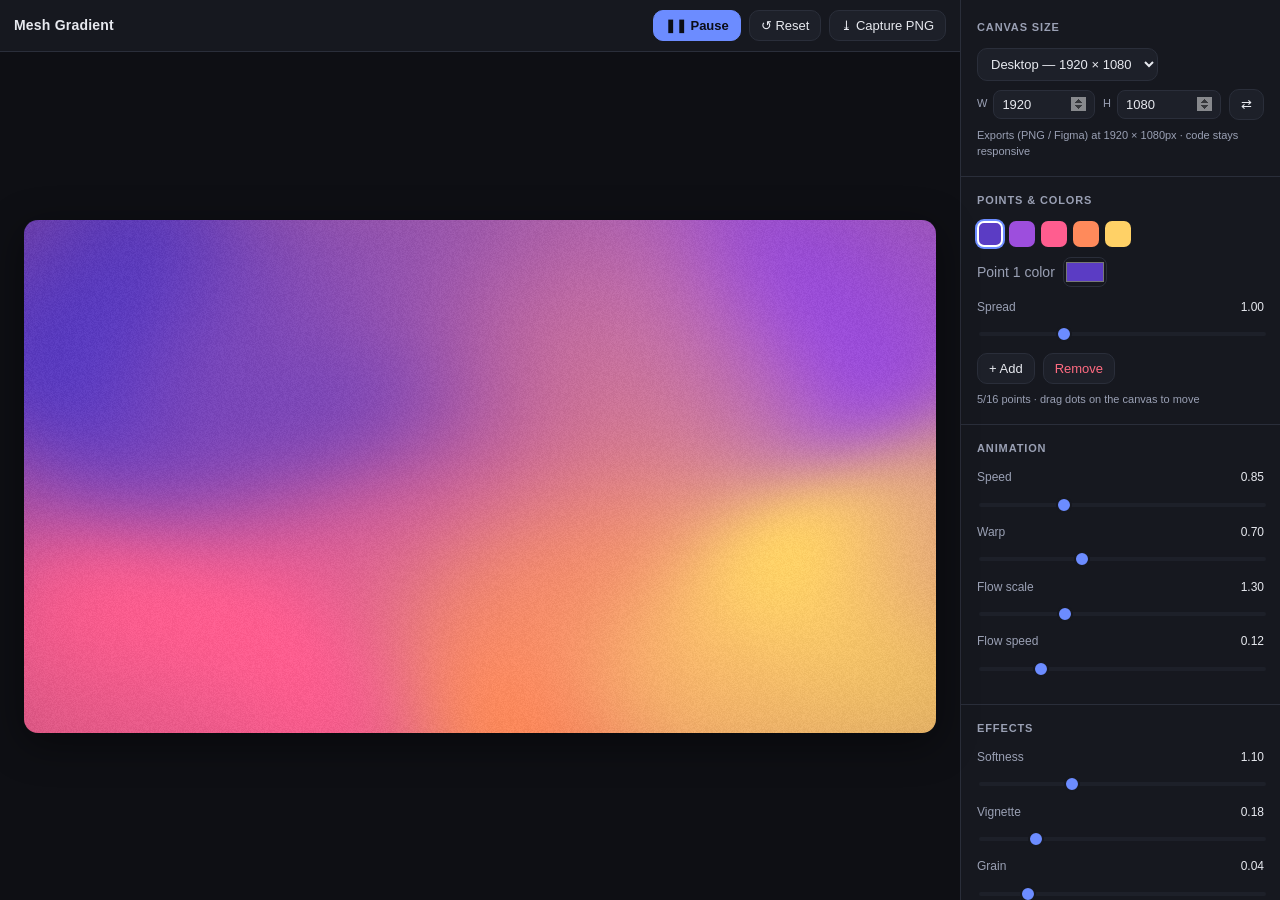
==== index.html @ beb22481 "Initial commit: animated mesh gradient tool Lightweight WebGL mesh gradient editor with a dependency" ====
<!doctype html>
<html lang="en">
<head>
<meta charset="utf-8">
<meta name="viewport" content="width=device-width, initial-scale=1">
<title>Animated Mesh Gradient</title>
<link rel="stylesheet" href="src/ui.css">
</head>
<body>
<div class="app">
  <!-- stage -->
  <section class="stage-wrap">
    <div class="toolbar">
      <strong class="brand">Mesh Gradient</strong>
      <span class="spacer"></span>
      <button id="play" class="btn btn--primary">► Play</button>
      <button id="reset" class="btn">↺ Reset</button>
      <button id="capture" class="btn">⤓ Capture PNG</button>
    </div>
    <div id="stage" class="stage">
      <div id="frame" class="frame">
        <canvas id="canvas"></canvas>
        <div id="handles" class="handles"></div>
      </div>
    </div>
  </section>

  <!-- panel -->
  <aside class="panel">
    <section class="group">
      <h2>Canvas size</h2>
      <div id="frame-panel"></div>
    </section>

    <section class="group">
      <h2>Points &amp; colors</h2>
      <div id="points-panel"></div>
    </section>

    <section class="group">
      <h2>Animation</h2>
      <div id="anim-panel"></div>
    </section>

    <section class="group">
      <h2>Effects</h2>
      <div id="fx-panel"></div>
    </section>

    <section class="group">
      <h2>Presets</h2>
      <div class="row">
        <select id="preset-select" class="select"></select>
        <button id="save-preset" class="btn">Save current</button>
      </div>
    </section>

    <section class="group">
      <h2>Export</h2>
      <div class="row wrap">
        <button id="export-js" class="btn">Code (JS)</button>
        <button id="export-html" class="btn">Demo (HTML)</button>
        <button id="export-css" class="btn">CSS fallback</button>
      </div>
      <div class="row wrap">
        <button id="export-json" class="btn btn--ghost">Save config</button>
        <button id="import-json" class="btn btn--ghost">Load config</button>
        <input id="import-file" type="file" accept="application/json,.json" hidden>
      </div>
      <p class="muted small">Figma export (snapshot &amp; native shader fill + light/dark variables) arrives in the next phase.</p>
    </section>
  </aside>
</div>
<script type="module" src="src/editor.js"></script>
</body>
</html>
---- src/ui.css ----
:root {
  --bg: #0e0f14;
  --panel: #16181f;
  --panel-2: #1d2029;
  --line: #2a2e3a;
  --text: #e7e9ef;
  --muted: #9aa0b4;
  --accent: #6c8cff;
  --danger: #ff6b81;
  --radius: 10px;
}

* { box-sizing: border-box; }
html, body { margin: 0; height: 100%; }
body {
  background: var(--bg);
  color: var(--text);
  font: 14px/1.45 -apple-system, BlinkMacSystemFont, "Segoe UI", Roboto, sans-serif;
  -webkit-font-smoothing: antialiased;
}

.app {
  display: grid;
  grid-template-columns: 1fr 320px;
  height: 100vh;
}

/* ---- stage ---- */
.stage-wrap { display: flex; flex-direction: column; min-width: 0; }
.toolbar {
  display: flex; align-items: center; gap: 8px;
  padding: 10px 14px;
  border-bottom: 1px solid var(--line);
  background: var(--panel);
}
.brand { letter-spacing: .2px; }
.spacer { flex: 1; }

.stage {
  position: relative;
  flex: 1;
  min-height: 0;
  display: flex;
  align-items: center;
  justify-content: center;
  padding: 24px;
}
.frame {
  position: relative;
  border-radius: 14px;
  overflow: hidden;
  box-shadow: 0 10px 40px rgba(0,0,0,.45);
}
.frame.is-playing { cursor: pointer; }
#canvas { position: absolute; inset: 0; width: 100%; height: 100%; display: block; }

.handles { position: absolute; inset: 0; pointer-events: none; transition: opacity .18s ease; }
.handles.is-hidden { opacity: 0; visibility: hidden; }
.handle {
  position: absolute;
  width: 22px; height: 22px;
  transform: translate(-50%, -50%);
  border-radius: 50%;
  border: 2px solid #fff;
  background: var(--c, #fff);
  box-shadow: 0 0 0 2px rgba(0,0,0,.35), 0 2px 8px rgba(0,0,0,.5);
  cursor: grab;
  pointer-events: auto;
  padding: 0;
  touch-action: none;
}
.handle:active { cursor: grabbing; }
.handle--active { width: 26px; height: 26px; border-color: var(--accent); box-shadow: 0 0 0 3px var(--accent), 0 2px 10px rgba(0,0,0,.6); }

/* ---- panel ---- */
.panel {
  background: var(--panel);
  border-left: 1px solid var(--line);
  overflow-y: auto;
  padding: 4px 0 40px;
}
.group { padding: 16px; border-bottom: 1px solid var(--line); }
.group h2 {
  margin: 0 0 12px;
  font-size: 11px; font-weight: 600;
  text-transform: uppercase; letter-spacing: .08em;
  color: var(--muted);
}

.row { display: flex; align-items: center; gap: 8px; margin: 8px 0; }
.row.wrap { flex-wrap: wrap; }

/* controls */
.ctl { display: block; margin: 12px 0; }
.ctl__label {
  display: flex; justify-content: space-between;
  font-size: 12px; color: var(--muted); margin-bottom: 5px;
}
.ctl__val { color: var(--text); font-variant-numeric: tabular-nums; }
.ctl input[type=range] {
  width: 100%; height: 4px; -webkit-appearance: none; appearance: none;
  background: var(--panel-2); border-radius: 4px; outline: none;
}
.ctl input[type=range]::-webkit-slider-thumb {
  -webkit-appearance: none; width: 16px; height: 16px; border-radius: 50%;
  background: var(--accent); cursor: pointer; border: 2px solid var(--panel);
}
.ctl input[type=range]::-moz-range-thumb {
  width: 16px; height: 16px; border-radius: 50%;
  background: var(--accent); cursor: pointer; border: 2px solid var(--panel);
}

/* buttons */
.btn {
  background: var(--panel-2); color: var(--text);
  border: 1px solid var(--line); border-radius: var(--radius);
  padding: 7px 11px; font-size: 13px; cursor: pointer;
}
.btn:hover { border-color: #3a3f4e; }
.btn:disabled { opacity: .4; cursor: not-allowed; }
.btn--primary { background: var(--accent); border-color: var(--accent); color: #0b0d16; font-weight: 600; }
.btn--ghost { background: transparent; }
.btn--danger { color: var(--danger); }

.select {
  flex: 1; background: var(--panel-2); color: var(--text);
  border: 1px solid var(--line); border-radius: var(--radius);
  padding: 7px 9px; font-size: 13px;
}

/* color inputs & swatches */
input[type=color] {
  width: 44px; height: 30px; padding: 0;
  background: none; border: 1px solid var(--line); border-radius: 8px; cursor: pointer;
}
.swatch-row { display: flex; flex-wrap: wrap; gap: 6px; margin-bottom: 10px; }
.swatch {
  width: 26px; height: 26px; border-radius: 7px;
  background: var(--c); border: 2px solid transparent; cursor: pointer; padding: 0;
}
.swatch--active { border-color: #fff; box-shadow: 0 0 0 2px var(--accent); }

.muted { color: var(--muted); }
.small { font-size: 11px; }

/* number fields (canvas size) */
.num-field { display: flex; align-items: center; gap: 6px; flex: 1; }
.num {
  width: 100%; background: var(--panel-2); color: var(--text);
  border: 1px solid var(--line); border-radius: 8px;
  padding: 6px 8px; font-size: 13px; font-variant-numeric: tabular-nums;
}
.num::-webkit-inner-spin-button { opacity: .5; }

@media (max-width: 820px) {
  .app { grid-template-columns: 1fr; grid-template-rows: 50vh 1fr; }
  .panel { border-left: none; border-top: 1px solid var(--line); }
}
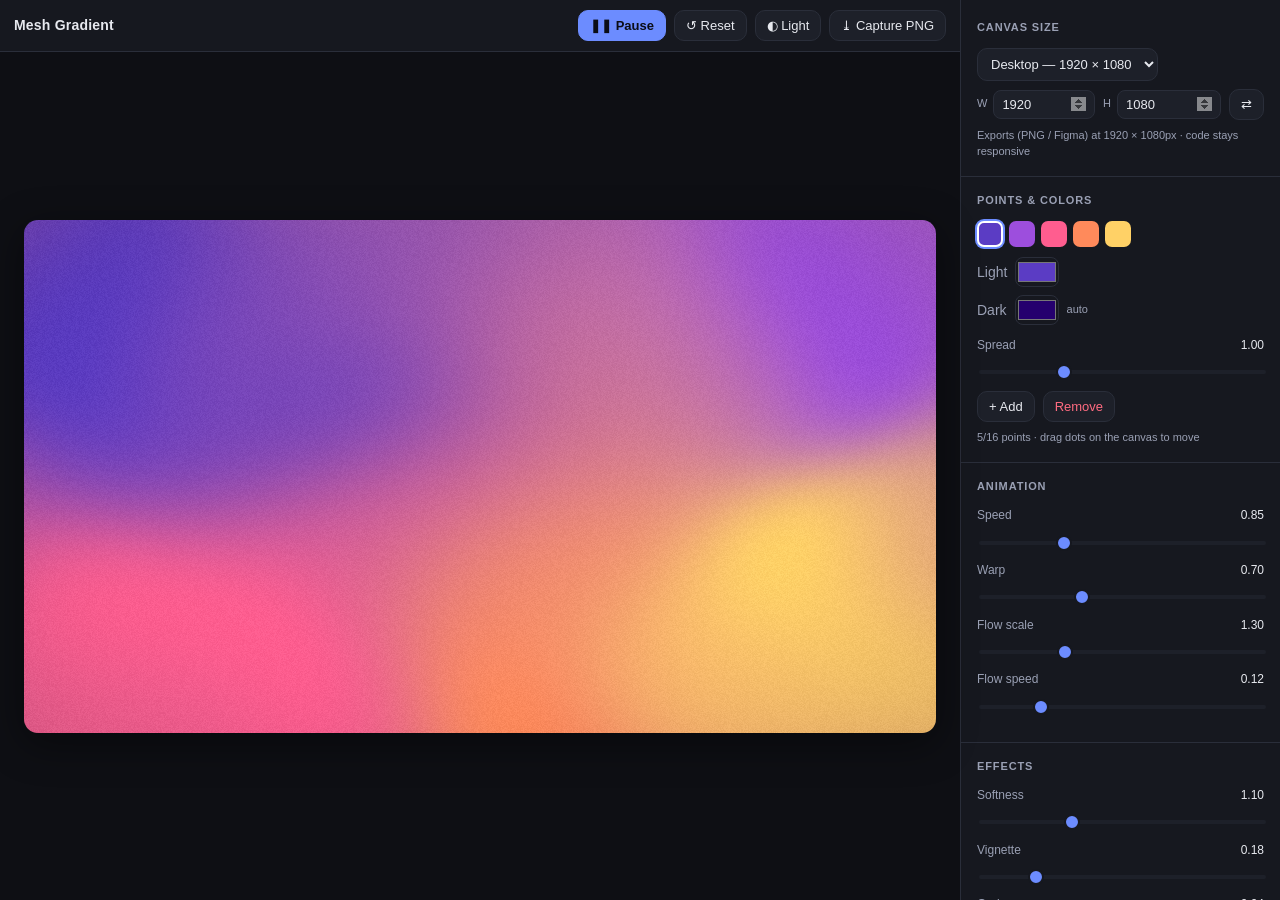
==== commit 9bb24e5d: "Add light/dark palette, Figma export hooks, and Figma mesh import - Light/dark palette designer: per" ====
--- a/index.html
+++ b/index.html
@@ -15,6 +15,7 @@
       <span class="spacer"></span>
       <button id="play" class="btn btn--primary">► Play</button>
       <button id="reset" class="btn">↺ Reset</button>
+      <button id="mode" class="btn" title="Preview light / dark palette">◐ Light</button>
       <button id="capture" class="btn">⤓ Capture PNG</button>
     </div>
     <div id="stage" class="stage">
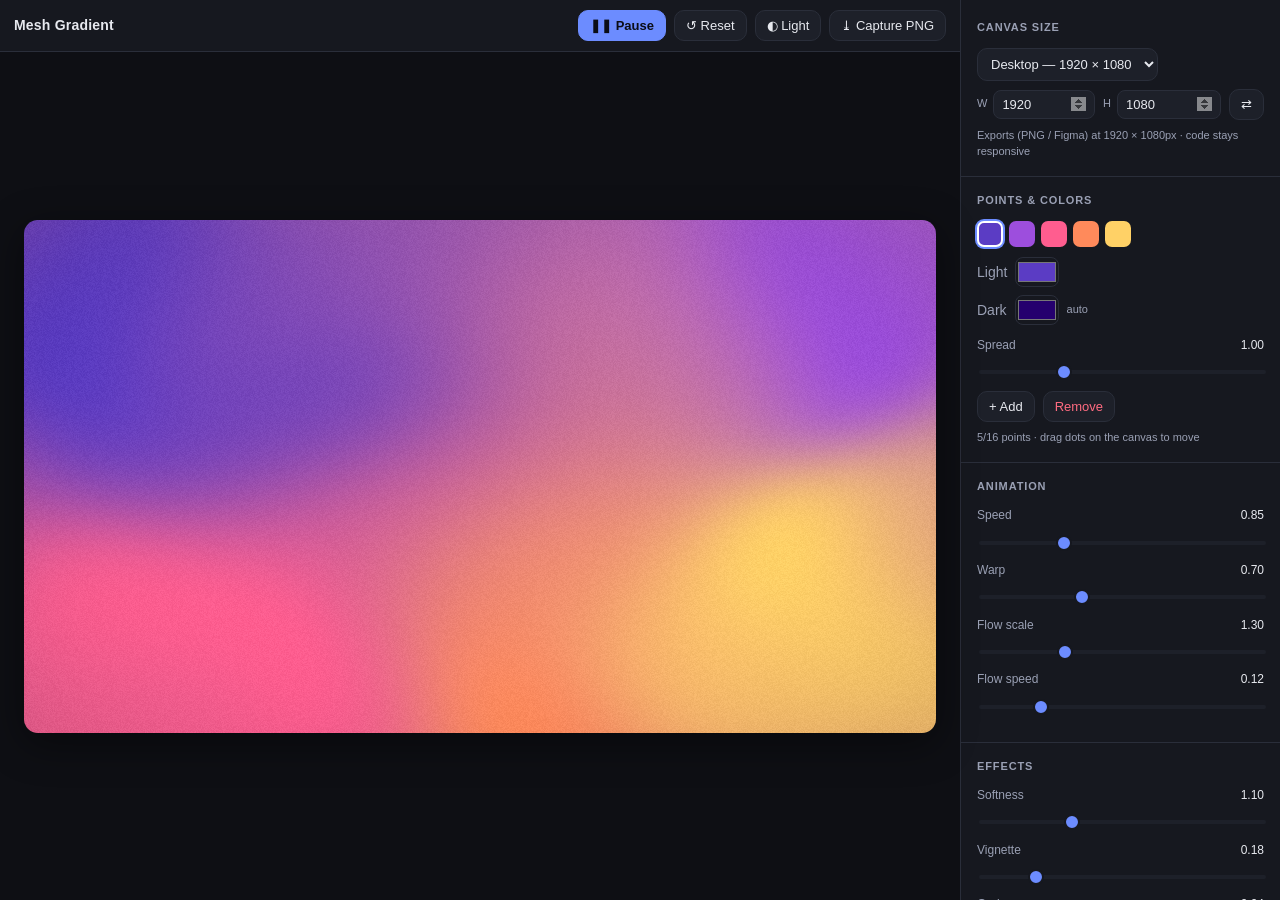
==== commit b100934b: "Add Figma panel: self-serve push via apply script or paint JSON New Figma section in the sidebar for" ====
--- a/index.html
+++ b/index.html
@@ -57,6 +57,11 @@
     </section>
 
     <section class="group">
+      <h2>Figma</h2>
+      <div id="figma-panel"></div>
+    </section>
+
+    <section class="group">
       <h2>Export</h2>
       <div class="row wrap">
         <button id="export-js" class="btn">Code (JS)</button>
@@ -68,7 +73,6 @@
         <button id="import-json" class="btn btn--ghost">Load config</button>
         <input id="import-file" type="file" accept="application/json,.json" hidden>
       </div>
-      <p class="muted small">Figma export (snapshot &amp; native shader fill + light/dark variables) arrives in the next phase.</p>
     </section>
   </aside>
 </div>
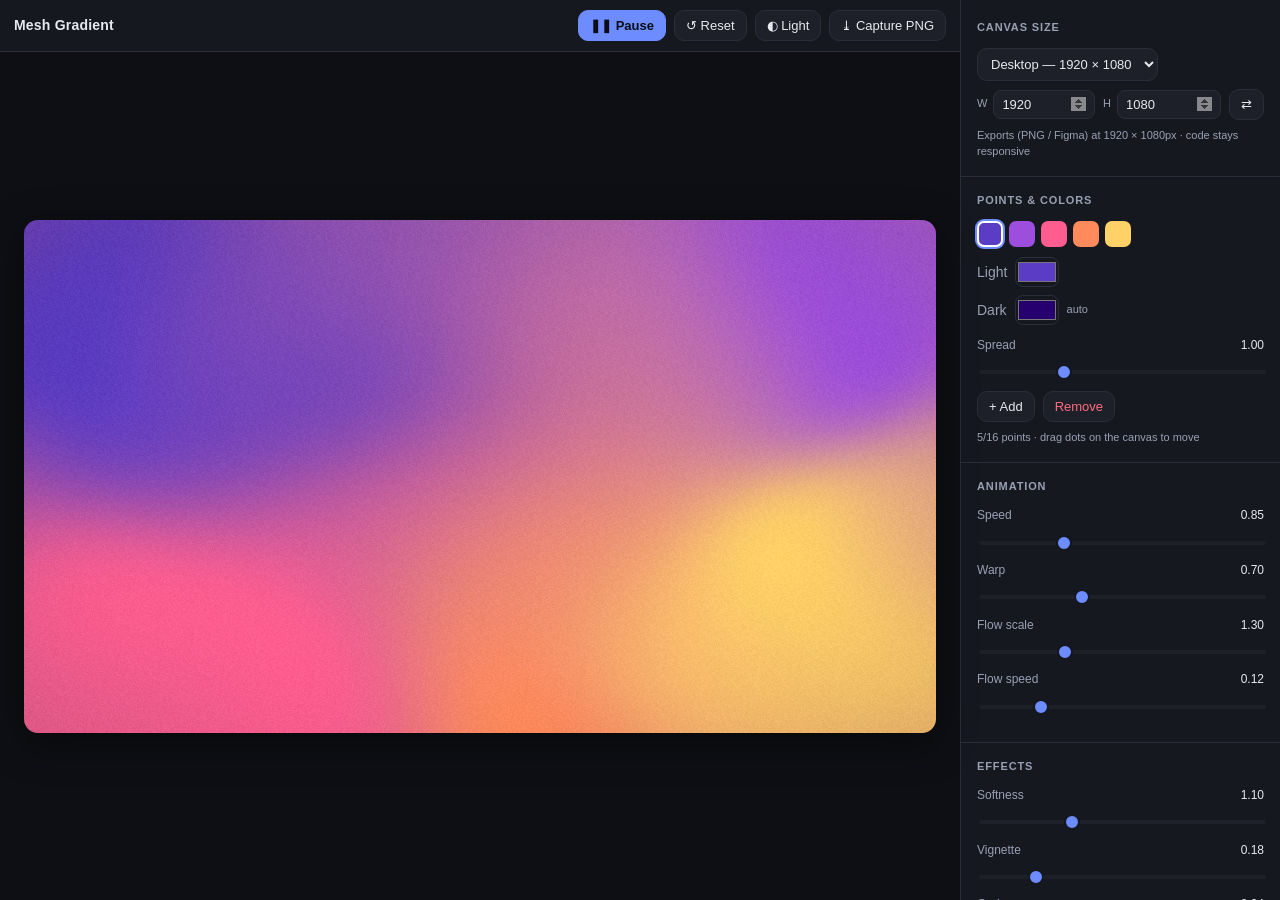
==== commit c11a252b: "Add in-tool Import from Figma, plus no-cache dev server - Figma panel now has an Import section: "Co" ====
--- a/index.html
+++ b/index.html
@@ -76,6 +76,6 @@
     </section>
   </aside>
 </div>
-<script type="module" src="src/editor.js"></script>
+<script type="module" src="src/editor.js?v=6"></script>
 </body>
 </html>
--- a/src/ui.css
+++ b/src/ui.css
@@ -143,6 +143,15 @@
 .muted { color: var(--muted); }
 .small { font-size: 11px; }
 
+/* paste area (Figma import) */
+.paste-area {
+  width: 100%; resize: vertical; margin: 8px 0 0;
+  background: var(--panel-2); color: var(--text);
+  border: 1px solid var(--line); border-radius: 8px;
+  padding: 8px; font: 11px/1.5 ui-monospace, SFMono-Regular, Menlo, monospace;
+}
+.paste-area::placeholder { color: var(--muted); }
+
 /* number fields (canvas size) */
 .num-field { display: flex; align-items: center; gap: 6px; flex: 1; }
 .num {
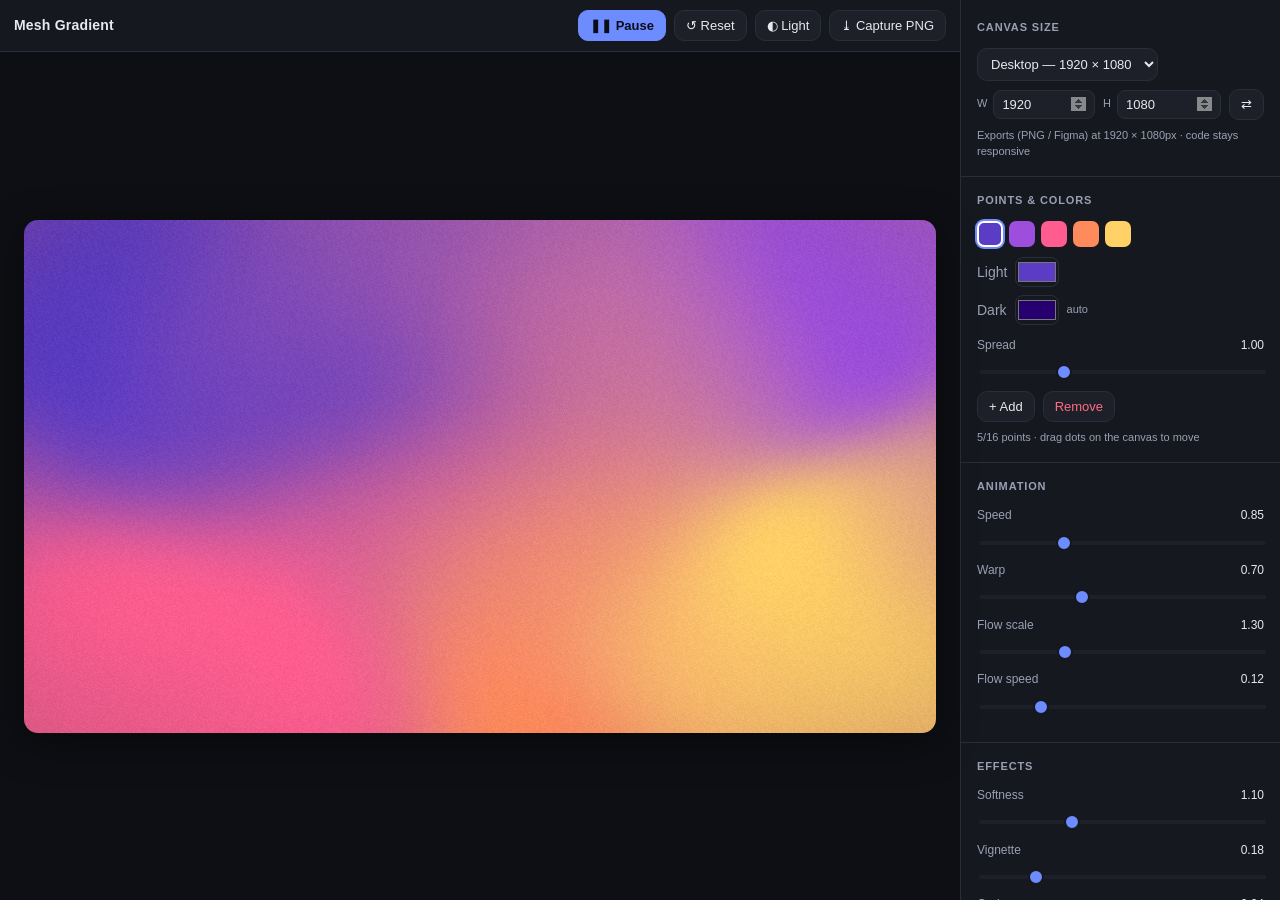
==== commit 3c317e8e: "Add Figma live-sync: local plugin + relay endpoints, no console needed - figma-plugin/: "Mesh Gradie" ====
--- a/index.html
+++ b/index.html
@@ -4,7 +4,7 @@
 <meta charset="utf-8">
 <meta name="viewport" content="width=device-width, initial-scale=1">
 <title>Animated Mesh Gradient</title>
-<link rel="stylesheet" href="src/ui.css">
+<link rel="stylesheet" href="src/ui.css?v=7">
 </head>
 <body>
 <div class="app">
--- a/src/ui.css
+++ b/src/ui.css
@@ -143,6 +143,17 @@
 .muted { color: var(--muted); }
 .small { font-size: 11px; }
 
+/* live-sync banner (mesh received from the Figma plugin) */
+.sync-banner {
+  position: absolute;
+  top: 16px; left: 50%; transform: translateX(-50%);
+  display: flex; align-items: center; gap: 10px;
+  background: var(--panel); border: 1px solid var(--accent);
+  border-radius: 12px; padding: 10px 14px;
+  box-shadow: 0 8px 30px rgba(0,0,0,.5);
+  font-size: 13px; z-index: 10;
+}
+
 /* paste area (Figma import) */
 .paste-area {
   width: 100%; resize: vertical; margin: 8px 0 0;
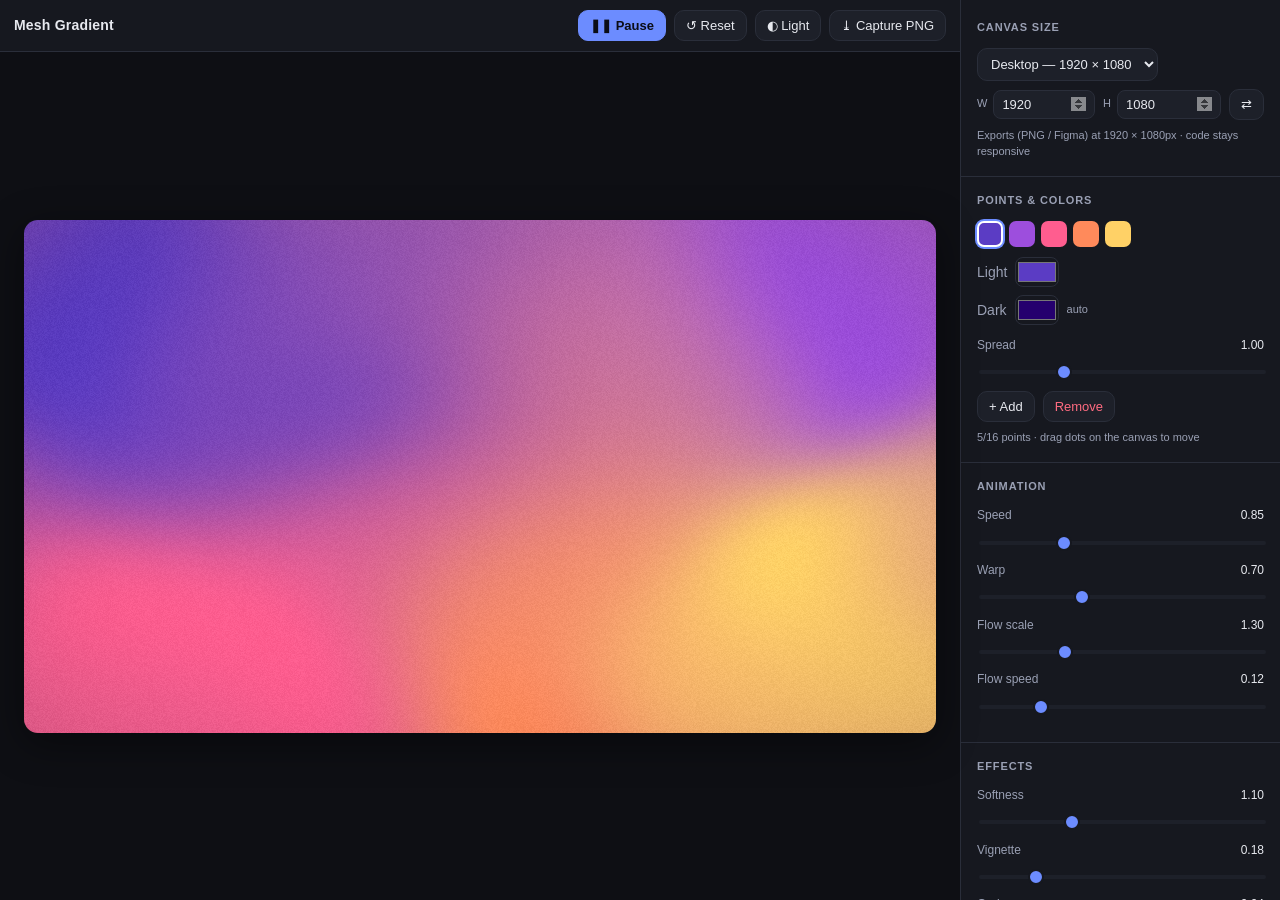
==== commit 8ae46f8a: "Demote console scripts to a collapsed fallback; add live-sync status The Figma panel now leads with " ====
--- a/index.html
+++ b/index.html
@@ -4,7 +4,7 @@
 <meta charset="utf-8">
 <meta name="viewport" content="width=device-width, initial-scale=1">
 <title>Animated Mesh Gradient</title>
-<link rel="stylesheet" href="src/ui.css?v=7">
+<link rel="stylesheet" href="src/ui.css?v=9">
 </head>
 <body>
 <div class="app">
@@ -76,6 +76,6 @@
     </section>
   </aside>
 </div>
-<script type="module" src="src/editor.js?v=6"></script>
+<script type="module" src="src/editor.js?v=9"></script>
 </body>
 </html>
--- a/src/ui.css
+++ b/src/ui.css
@@ -154,6 +154,20 @@
   font-size: 13px; z-index: 10;
 }
 
+/* Figma panel: live-sync status + collapsed console fallback */
+.sync-status { display: flex; align-items: flex-start; gap: 8px; margin-bottom: 10px; }
+.sync-dot {
+  flex: none; width: 8px; height: 8px; border-radius: 50%;
+  background: var(--muted); margin-top: 5px;
+}
+.sync-dot--on { background: #4ade80; }
+#figma-panel details summary {
+  cursor: pointer; font-size: 11px; color: var(--muted);
+  list-style-position: inside;
+}
+#figma-panel details summary:hover { color: var(--text); }
+#figma-panel details > div { margin-top: 6px; }
+
 /* paste area (Figma import) */
 .paste-area {
   width: 100%; resize: vertical; margin: 8px 0 0;
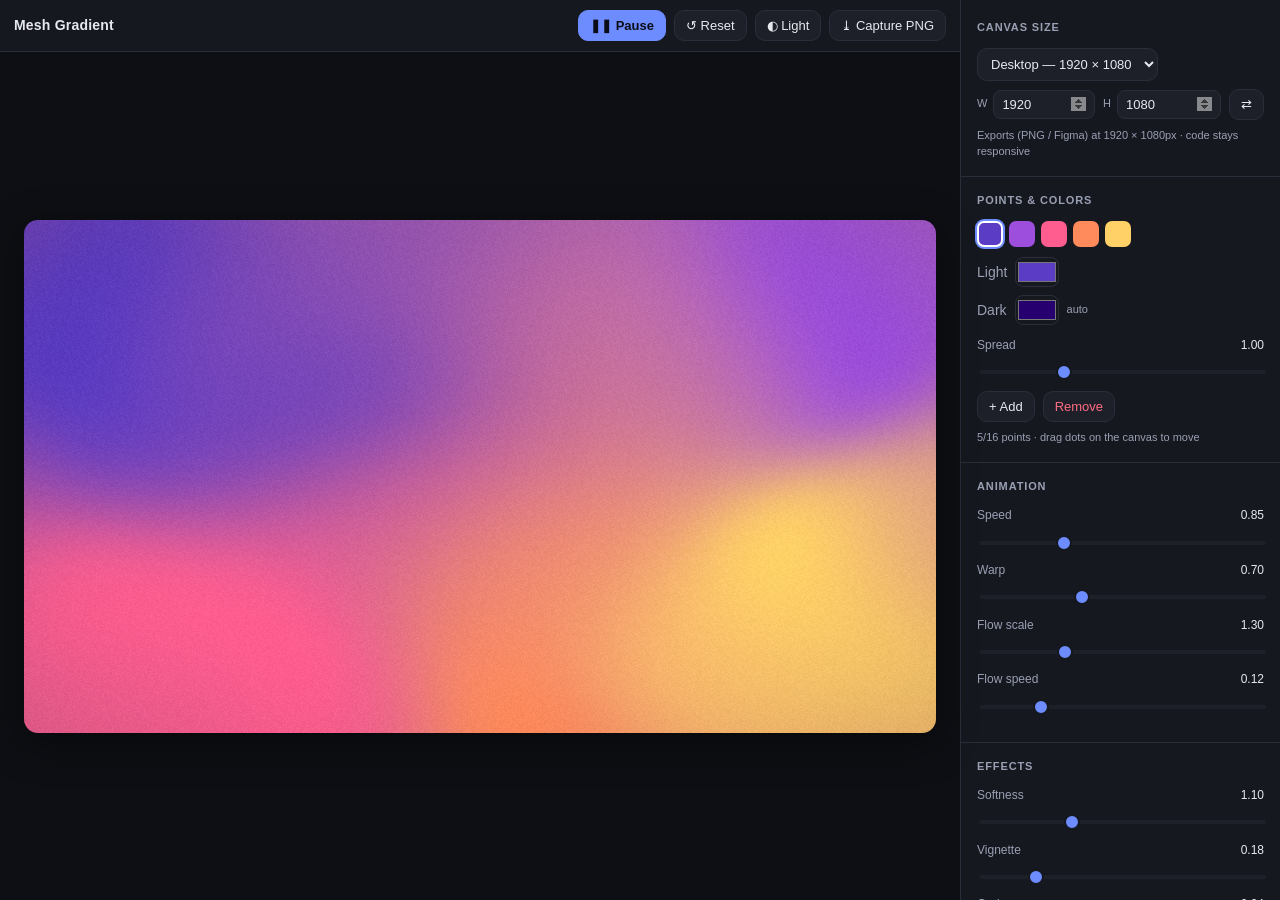
==== commit 78052e75: "Clarify export options and add one-click Preview in tab Export section now leads with "Preview in ta" ====
--- a/index.html
+++ b/index.html
@@ -64,8 +64,11 @@
     <section class="group">
       <h2>Export</h2>
       <div class="row wrap">
-        <button id="export-js" class="btn">Code (JS)</button>
-        <button id="export-html" class="btn">Demo (HTML)</button>
+        <button id="preview-export" class="btn btn--primary">► Preview in tab</button>
+      </div>
+      <div class="row wrap">
+        <button id="export-js" class="btn">JS file · drop-in</button>
+        <button id="export-html" class="btn">HTML file · full page</button>
         <button id="export-css" class="btn">CSS fallback</button>
       </div>
       <div class="row wrap">
@@ -73,6 +76,7 @@
         <button id="import-json" class="btn btn--ghost">Load config</button>
         <input id="import-file" type="file" accept="application/json,.json" hidden>
       </div>
+      <p class="muted small">Preview opens the exported page instantly — nothing to combine. The JS file drops into any page with <code>&lt;canvas id="gradient"&gt;</code>; the HTML file is that same page, complete.</p>
     </section>
   </aside>
 </div>
